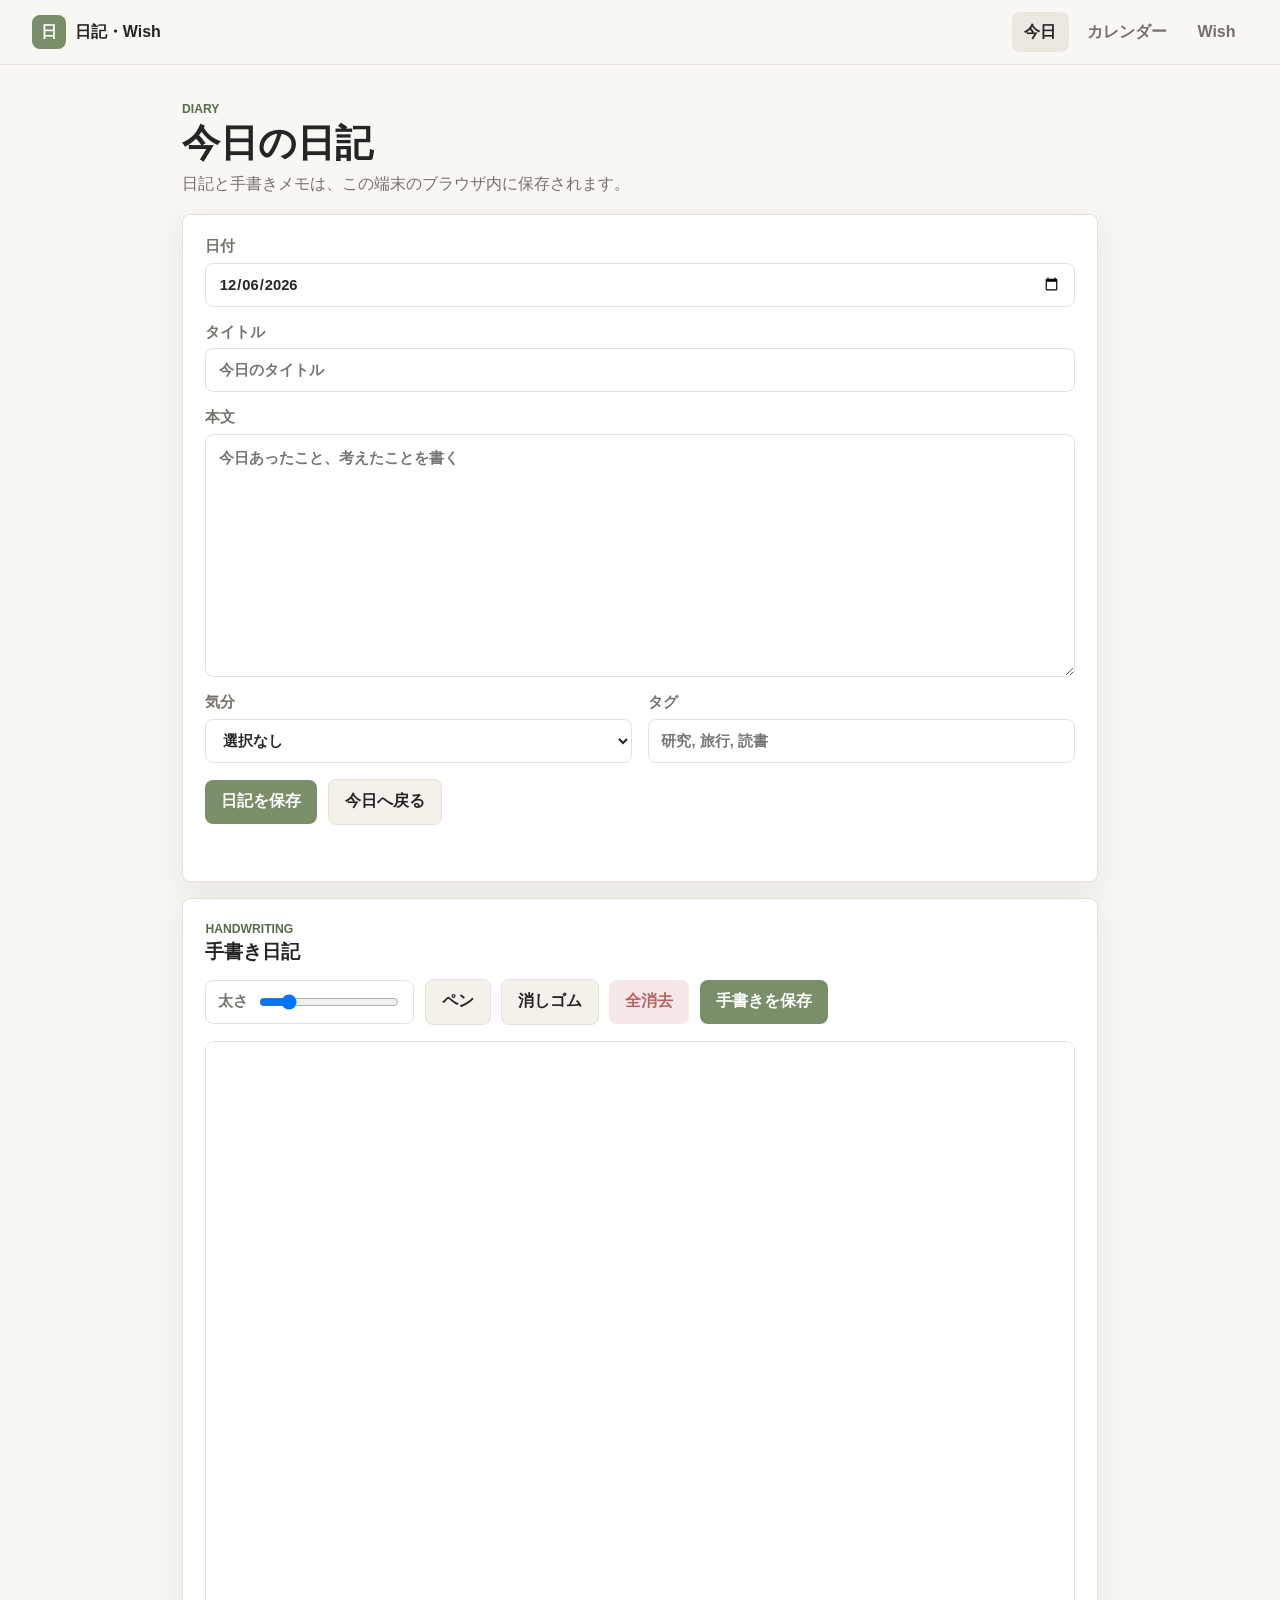
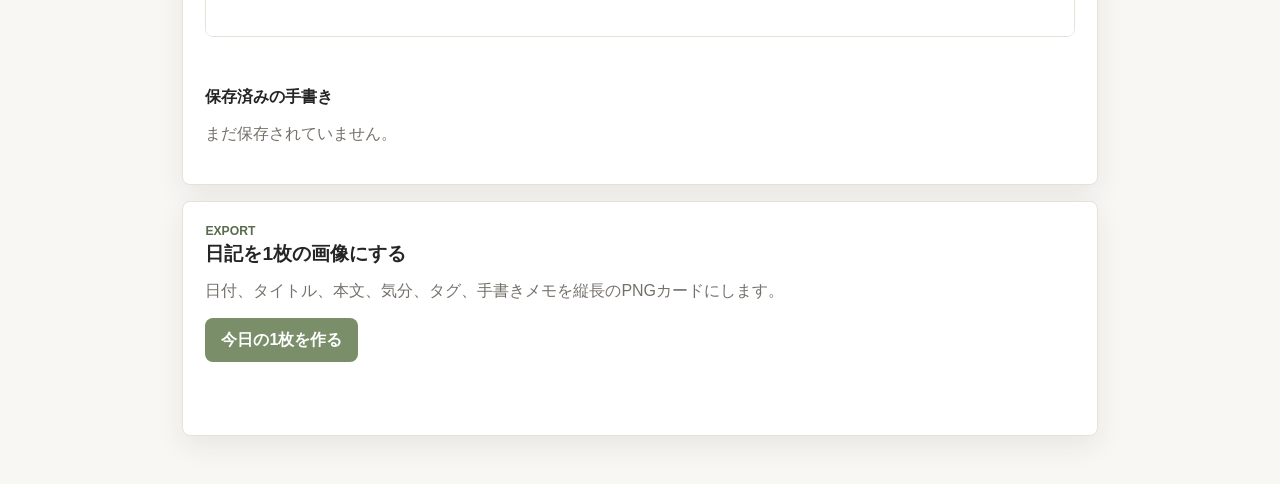
==== pwa_app/index.html @ bdff8688 "Add diary wish PWA" ====
<!doctype html>
<html lang="ja">
<head>
  <meta charset="utf-8">
  <meta name="viewport" content="width=device-width, initial-scale=1">
  <meta name="theme-color" content="#f8f7f4">
  <title>日記・Wishリストアプリ</title>
  <link rel="manifest" href="./manifest.json">
  <link rel="stylesheet" href="./css/style.css">
</head>
<body>
  <header class="app-header">
    <a class="brand" href="./index.html" aria-label="今日の日記を開く">
      <span class="brand-mark">日</span>
      <span>日記・Wish</span>
    </a>
    <nav class="tabs" aria-label="メインメニュー">
      <a class="active" href="./index.html">今日</a>
      <a href="./calendar.html">カレンダー</a>
      <a href="./wishes.html">Wish</a>
    </nav>
  </header>

  <main class="page">
    <section class="page-title">
      <p class="eyebrow">Diary</p>
      <h1 id="page-heading">今日の日記</h1>
      <p class="subtle">日記と手書きメモは、この端末のブラウザ内に保存されます。</p>
    </section>

    <section class="panel">
      <form id="diary-form" class="form">
        <label>
          日付
          <input type="date" id="diary-date" name="date" required>
        </label>

        <label>
          タイトル
          <input type="text" id="diary-title" name="title" placeholder="今日のタイトル">
        </label>

        <label>
          本文
          <textarea id="diary-body" name="body" rows="9" placeholder="今日あったこと、考えたことを書く"></textarea>
        </label>

        <div class="grid-2">
          <label>
            気分
            <select id="diary-mood" name="mood">
              <option value="">選択なし</option>
              <option value="最高">最高</option>
              <option value="よい">よい</option>
              <option value="普通">普通</option>
              <option value="疲れた">疲れた</option>
              <option value="しんどい">しんどい</option>
            </select>
          </label>

          <label>
            タグ
            <input type="text" id="diary-tags" name="tags" placeholder="研究, 旅行, 読書">
          </label>
        </div>

        <div class="action-row">
          <button class="primary-btn" type="submit">日記を保存</button>
          <button class="secondary-btn" type="button" id="load-today">今日へ戻る</button>
        </div>
      </form>
      <p id="diary-message" class="message" role="status"></p>
    </section>

    <section class="panel handwriting-panel">
      <div class="section-header">
        <div>
          <p class="eyebrow">Handwriting</p>
          <h2>手書き日記</h2>
        </div>
      </div>

      <div class="canvas-toolbar" aria-label="手書きツール">
        <label class="inline-control">
          太さ
          <input type="range" id="pen-size" min="1" max="24" value="5">
        </label>
        <button class="secondary-btn" type="button" id="pen-mode">ペン</button>
        <button class="secondary-btn" type="button" id="eraser-mode">消しゴム</button>
        <button class="danger-btn" type="button" id="clear-canvas">全消去</button>
        <button class="primary-btn" type="button" id="save-handwriting">手書きを保存</button>
      </div>

      <div class="canvas-wrap">
        <canvas id="handwriting-canvas" width="1200" height="720"></canvas>
      </div>
      <p id="handwriting-message" class="message" role="status"></p>

      <div class="saved-block">
        <h3>保存済みの手書き</h3>
        <p id="no-handwriting" class="hint">まだ保存されていません。</p>
        <img id="saved-handwriting" class="saved-handwriting hidden" alt="保存済みの手書き日記">
      </div>
    </section>

    <section class="panel">
      <div class="section-header">
        <div>
          <p class="eyebrow">Export</p>
          <h2>日記を1枚の画像にする</h2>
        </div>
      </div>
      <p class="hint">日付、タイトル、本文、気分、タグ、手書きメモを縦長のPNGカードにします。</p>
      <div class="action-row">
        <button class="primary-btn" type="button" id="create-diary-image">今日の1枚を作る</button>
        <a class="secondary-btn link-button hidden" id="download-diary-image" download="diary-card.png">PNGを保存</a>
      </div>
      <p id="diary-image-message" class="message" role="status"></p>
      <div class="preview-frame">
        <img id="diary-image-preview" class="generated-preview hidden" alt="日記カード画像プレビュー">
      </div>
    </section>
  </main>

  <script src="./js/db.js"></script>
  <script src="./js/handwriting.js"></script>
  <script src="./js/app.js"></script>
</body>
</html>
---- pwa_app/css/style.css ----
:root {
  color-scheme: light;
  --bg: #f8f7f4;
  --panel: #ffffff;
  --text: #252525;
  --muted: #75706a;
  --line: #e7e1d8;
  --accent: #7a8f69;
  --accent-dark: #586b4b;
  --danger: #b76464;
  --shadow: 0 10px 28px rgba(43, 39, 34, 0.08);
  --radius: 8px;
  font-family: -apple-system, BlinkMacSystemFont, "Segoe UI", sans-serif;
}

* {
  box-sizing: border-box;
}

html {
  background: var(--bg);
}

body {
  margin: 0;
  min-height: 100vh;
  background: var(--bg);
  color: var(--text);
}

a {
  color: inherit;
  text-decoration: none;
}

button,
input,
select,
textarea {
  font: inherit;
}

button {
  min-height: 44px;
  border: 0;
  border-radius: var(--radius);
  padding: 0.72rem 1rem;
  cursor: pointer;
  font-weight: 700;
}

.link-button {
  min-height: 44px;
  border-radius: var(--radius);
  padding: 0.72rem 1rem;
  font-weight: 700;
}

button:active {
  transform: translateY(1px);
}

.app-header {
  position: sticky;
  top: 0;
  z-index: 10;
  display: flex;
  align-items: center;
  justify-content: space-between;
  gap: 1rem;
  padding: 0.75rem clamp(1rem, 3vw, 2rem);
  border-bottom: 1px solid var(--line);
  background: rgba(248, 247, 244, 0.96);
  backdrop-filter: blur(14px);
}

.brand {
  display: inline-flex;
  align-items: center;
  gap: 0.55rem;
  min-width: 0;
  font-weight: 800;
  white-space: nowrap;
}

.brand-mark {
  display: inline-grid;
  width: 34px;
  height: 34px;
  place-items: center;
  border-radius: var(--radius);
  background: var(--accent);
  color: #fff;
}

.tabs {
  display: flex;
  align-items: center;
  gap: 0.35rem;
  overflow-x: auto;
  -webkit-overflow-scrolling: touch;
}

.tabs a {
  min-height: 40px;
  display: inline-flex;
  align-items: center;
  border-radius: var(--radius);
  padding: 0.56rem 0.78rem;
  color: var(--muted);
  font-weight: 700;
  white-space: nowrap;
}

.tabs a.active,
.tabs a:focus-visible {
  background: #ece8df;
  color: var(--text);
  outline: none;
}

.page {
  width: min(100%, 980px);
  margin: 0 auto;
  padding: clamp(1rem, 3vw, 2rem);
}

.page-title {
  margin: 0.3rem 0 1.2rem;
}

.page-title h1,
.section-header h2 {
  margin: 0;
  line-height: 1.2;
  letter-spacing: 0;
}

.page-title h1 {
  font-size: clamp(1.7rem, 3vw, 2.4rem);
}

.section-header {
  display: flex;
  align-items: center;
  justify-content: space-between;
  gap: 1rem;
  margin-bottom: 1rem;
}

.section-header h2 {
  font-size: 1.2rem;
}

.eyebrow {
  margin: 0 0 0.25rem;
  color: var(--accent-dark);
  font-size: 0.76rem;
  font-weight: 800;
  letter-spacing: 0;
  text-transform: uppercase;
}

.subtle,
.hint,
.message {
  color: var(--muted);
}

.subtle {
  margin: 0.5rem 0 0;
}

.panel {
  margin: 1rem 0;
  border: 1px solid var(--line);
  border-radius: var(--radius);
  background: var(--panel);
  box-shadow: var(--shadow);
  padding: clamp(1rem, 3vw, 1.4rem);
}

.form {
  display: grid;
  gap: 1rem;
}

.compact-form {
  grid-template-columns: 1fr auto;
  align-items: end;
}

label {
  display: grid;
  gap: 0.4rem;
  color: var(--muted);
  font-size: 0.92rem;
  font-weight: 700;
}

input,
select,
textarea {
  width: 100%;
  min-height: 44px;
  border: 1px solid var(--line);
  border-radius: var(--radius);
  background: #fff;
  color: var(--text);
  padding: 0.72rem 0.78rem;
  outline: none;
}

textarea {
  min-height: 150px;
  resize: vertical;
  line-height: 1.65;
}

input:focus,
select:focus,
textarea:focus {
  border-color: var(--accent);
  box-shadow: 0 0 0 3px rgba(122, 143, 105, 0.18);
}

.grid-2 {
  display: grid;
  grid-template-columns: repeat(2, minmax(0, 1fr));
  gap: 1rem;
}

.action-row,
.canvas-toolbar {
  display: flex;
  flex-wrap: wrap;
  gap: 0.65rem;
  align-items: center;
}

.primary-btn {
  background: var(--accent);
  color: #fff;
}

.primary-btn:focus-visible {
  outline: 3px solid rgba(122, 143, 105, 0.35);
}

.secondary-btn {
  border: 1px solid var(--line);
  background: #f4f1eb;
  color: var(--text);
}

.danger-btn {
  background: #f6e8e8;
  color: var(--danger);
}

.message {
  min-height: 1.4em;
  margin: 0.75rem 0 0;
  font-weight: 700;
}

.preview-frame {
  margin-top: 1rem;
}

.generated-preview {
  display: block;
  width: 100%;
  max-height: 680px;
  object-fit: contain;
  border: 1px solid var(--line);
  border-radius: var(--radius);
  background: #fff;
}

.completion-fields {
  display: grid;
  gap: 1rem;
  border: 1px solid var(--line);
  border-radius: var(--radius);
  background: #fbfaf7;
  padding: 1rem;
}

.completion-fields.hidden {
  display: none;
}

.completion-photo-preview,
.completion-photo {
  display: block;
  width: 100%;
  max-height: 420px;
  object-fit: cover;
  border: 1px solid var(--line);
  border-radius: var(--radius);
  background: #fff;
}

.completion-photo {
  aspect-ratio: 4 / 3;
}

.handwriting-panel {
  overflow: hidden;
}

.inline-control {
  display: inline-flex;
  align-items: center;
  gap: 0.55rem;
  min-height: 44px;
  border: 1px solid var(--line);
  border-radius: var(--radius);
  padding: 0.45rem 0.75rem;
  background: #fff;
}

.inline-control input {
  min-height: 0;
  width: 140px;
  padding: 0;
}

.canvas-wrap {
  width: 100%;
  margin-top: 1rem;
  border: 1px solid var(--line);
  border-radius: var(--radius);
  background: #fff;
  overflow: hidden;
}

#handwriting-canvas {
  display: block;
  width: 100%;
  min-height: min(66vh, 620px);
  height: clamp(360px, 58vh, 680px);
  touch-action: none;
  background: #fff;
}

.saved-block {
  margin-top: 1rem;
}

.saved-block h3 {
  margin: 0 0 0.5rem;
  font-size: 1rem;
}

.saved-handwriting {
  display: block;
  width: 100%;
  max-height: 520px;
  object-fit: contain;
  border: 1px solid var(--line);
  border-radius: var(--radius);
  background: #fff;
}

.hidden {
  display: none;
}

.list {
  display: grid;
  gap: 0.75rem;
}

.list-item {
  display: grid;
  gap: 0.5rem;
  border: 1px solid var(--line);
  border-radius: var(--radius);
  background: #fff;
  padding: 0.9rem;
}

.list-group-title {
  margin: 0.7rem 0 0.1rem;
  color: var(--accent-dark);
  font-size: 1rem;
}

.status-section-title {
  margin: 1rem 0 0.2rem;
  padding-top: 0.4rem;
  border-top: 1px solid var(--line);
  color: var(--text);
  font-size: 1.15rem;
}

.status-section-title:first-child {
  border-top: 0;
}

.list-item:hover,
.list-item:focus-visible {
  border-color: var(--accent);
  outline: none;
}

.list-title {
  color: var(--text);
  font-weight: 800;
}

.list-meta {
  display: flex;
  flex-wrap: wrap;
  gap: 0.4rem;
  color: var(--muted);
  font-size: 0.88rem;
}

.pill {
  display: inline-flex;
  align-items: center;
  min-height: 28px;
  border-radius: 999px;
  background: #f1eee7;
  padding: 0.28rem 0.65rem;
  font-size: 0.82rem;
  font-weight: 800;
}

.item-actions {
  display: flex;
  flex-wrap: wrap;
  gap: 0.5rem;
}

.item-actions button {
  min-height: 38px;
  padding: 0.48rem 0.7rem;
}

.filter {
  min-width: 150px;
}

@media (max-width: 720px) {
  .app-header {
    align-items: stretch;
    flex-direction: column;
    gap: 0.7rem;
  }

  .tabs {
    width: 100%;
  }

  .tabs a {
    flex: 1;
    justify-content: center;
  }

  .grid-2,
  .compact-form {
    grid-template-columns: 1fr;
  }

  .action-row button,
  .canvas-toolbar button {
    flex: 1 1 130px;
  }

  .section-header {
    align-items: stretch;
    flex-direction: column;
  }

  .filter {
    width: 100%;
  }

  #handwriting-canvas {
    height: 460px;
  }
}

@media (display-mode: standalone) {
  .app-header {
    padding-top: max(0.75rem, env(safe-area-inset-top));
  }
}
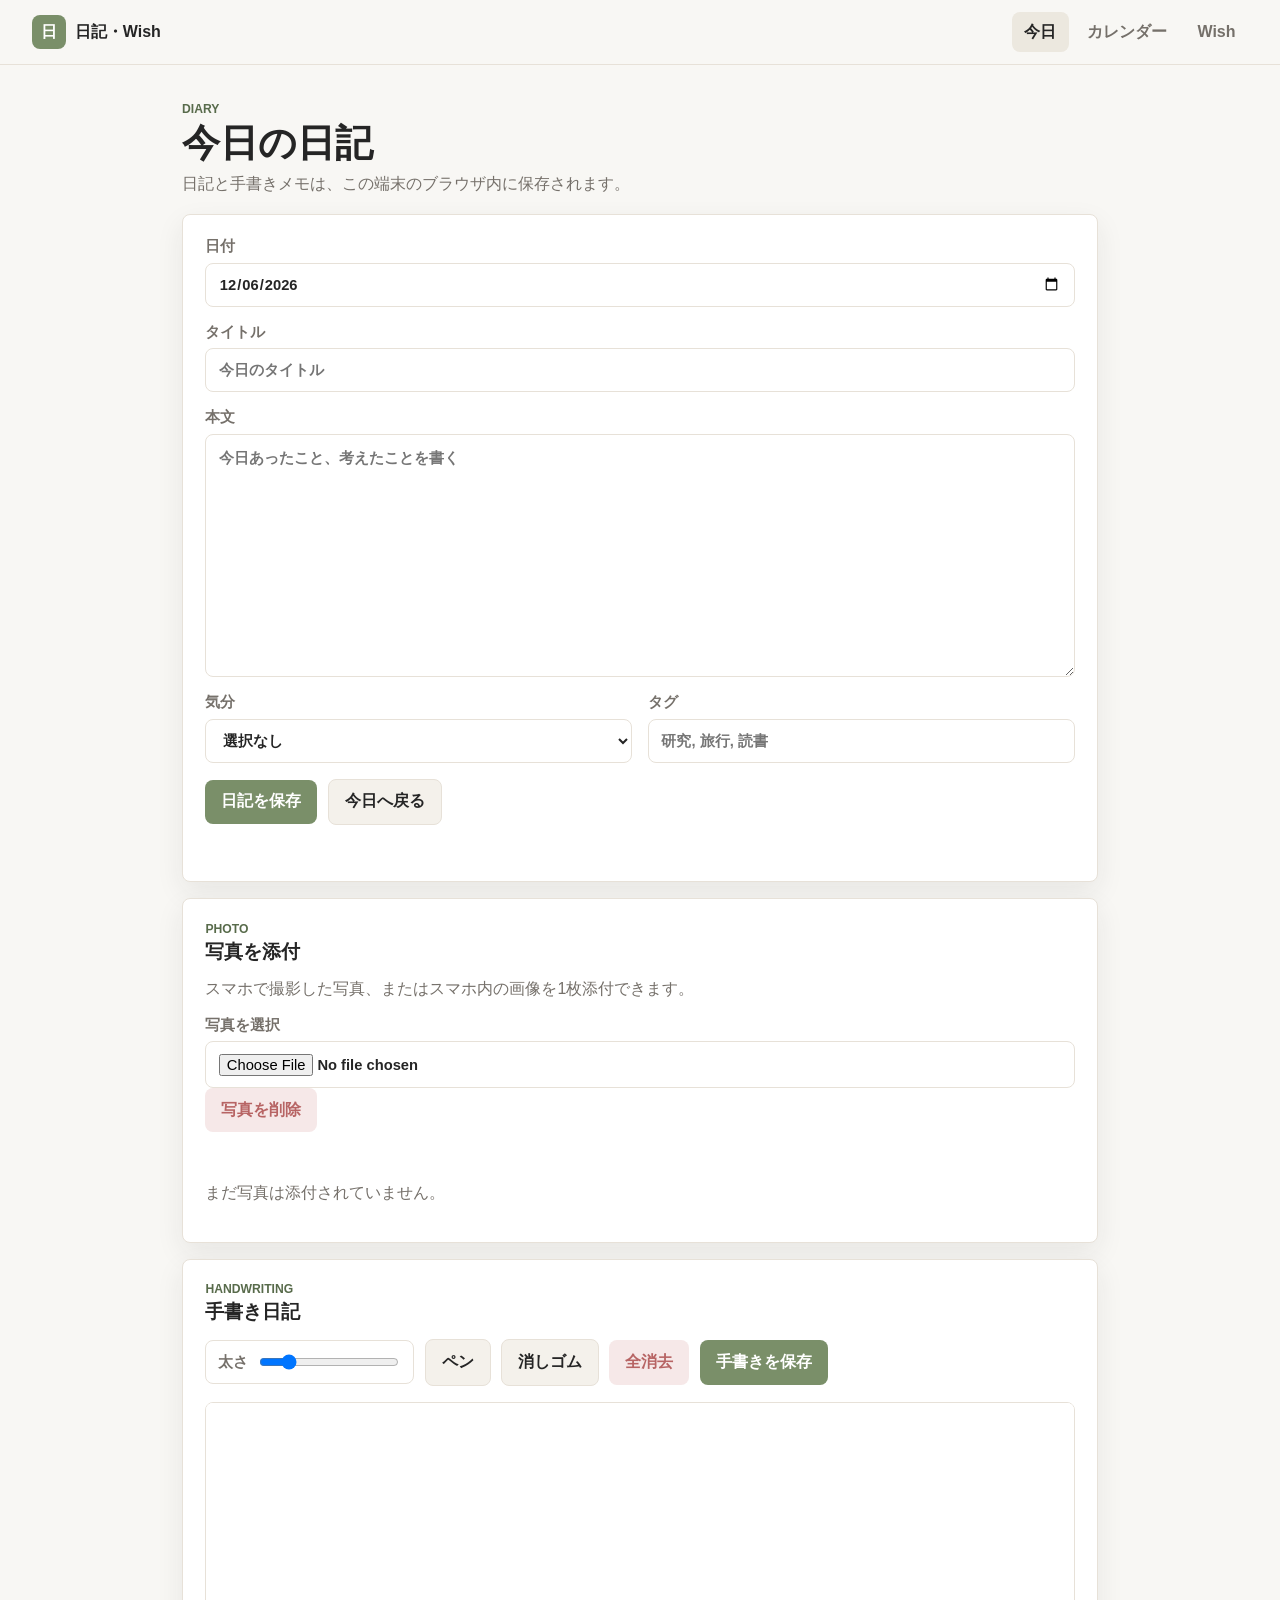
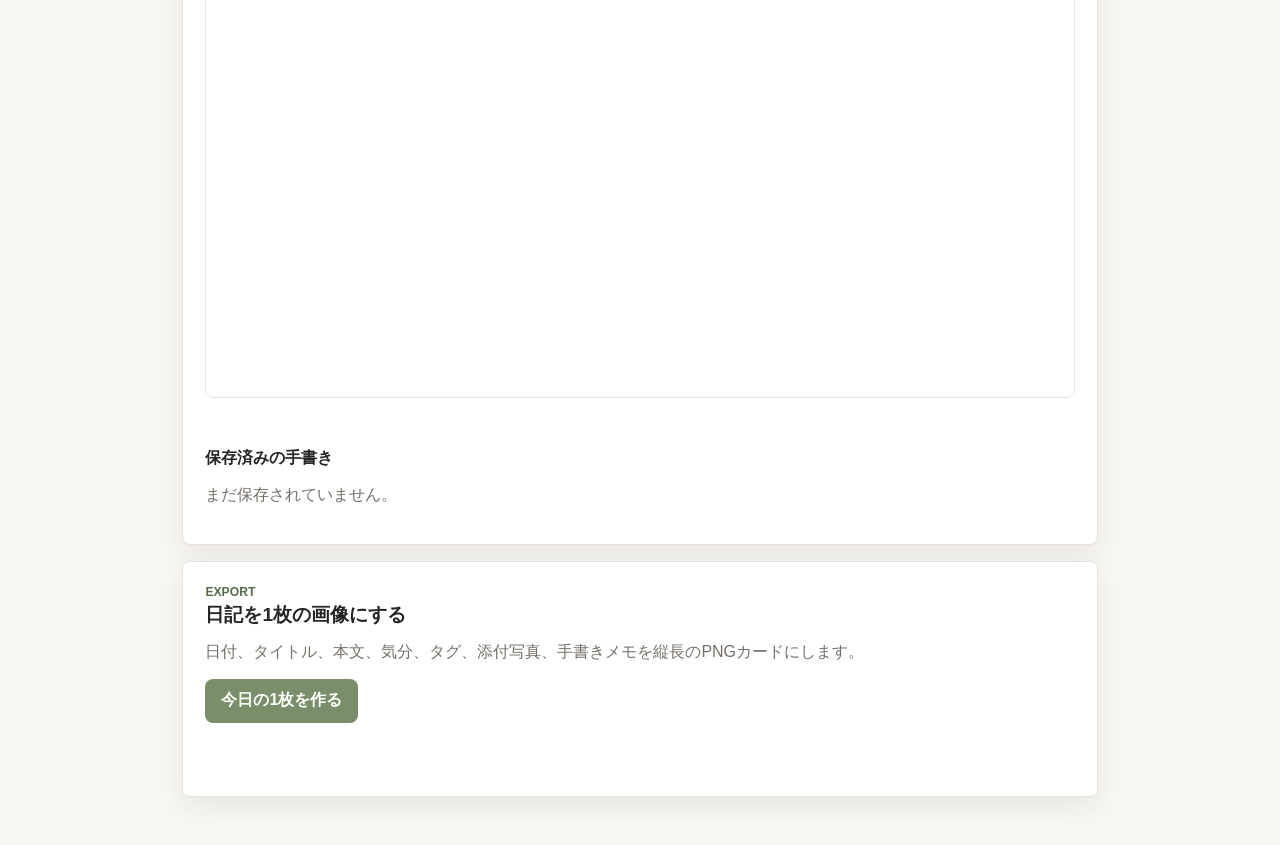
==== commit 75daf936: "Add photo attachments" ====
--- a/pwa_app/index.html
+++ b/pwa_app/index.html
@@ -72,6 +72,28 @@
       <p id="diary-message" class="message" role="status"></p>
     </section>
 
+    <section class="panel">
+      <div class="section-header">
+        <div>
+          <p class="eyebrow">Photo</p>
+          <h2>写真を添付</h2>
+        </div>
+      </div>
+      <p class="hint">スマホで撮影した写真、またはスマホ内の画像を1枚添付できます。</p>
+      <label>
+        写真を選択
+        <input type="file" id="diary-photo" accept="image/*" capture="environment">
+      </label>
+      <div class="action-row">
+        <button class="danger-btn" type="button" id="remove-diary-photo">写真を削除</button>
+      </div>
+      <p id="diary-photo-message" class="message" role="status"></p>
+      <div class="preview-frame">
+        <p id="no-diary-photo" class="hint">まだ写真は添付されていません。</p>
+        <img id="diary-photo-preview" class="attached-photo-preview hidden" alt="添付写真プレビュー">
+      </div>
+    </section>
+
     <section class="panel handwriting-panel">
       <div class="section-header">
         <div>
@@ -110,7 +132,7 @@
           <h2>日記を1枚の画像にする</h2>
         </div>
       </div>
-      <p class="hint">日付、タイトル、本文、気分、タグ、手書きメモを縦長のPNGカードにします。</p>
+      <p class="hint">日付、タイトル、本文、気分、タグ、添付写真、手書きメモを縦長のPNGカードにします。</p>
       <div class="action-row">
         <button class="primary-btn" type="button" id="create-diary-image">今日の1枚を作る</button>
         <a class="secondary-btn link-button hidden" id="download-diary-image" download="diary-card.png">PNGを保存</a>
--- a/pwa_app/css/style.css
+++ b/pwa_app/css/style.css
@@ -278,6 +278,16 @@
   background: #fff;
 }
 
+.attached-photo-preview {
+  display: block;
+  width: 100%;
+  max-height: 460px;
+  object-fit: cover;
+  border: 1px solid var(--line);
+  border-radius: var(--radius);
+  background: #fff;
+}
+
 .completion-fields {
   display: grid;
   gap: 1rem;
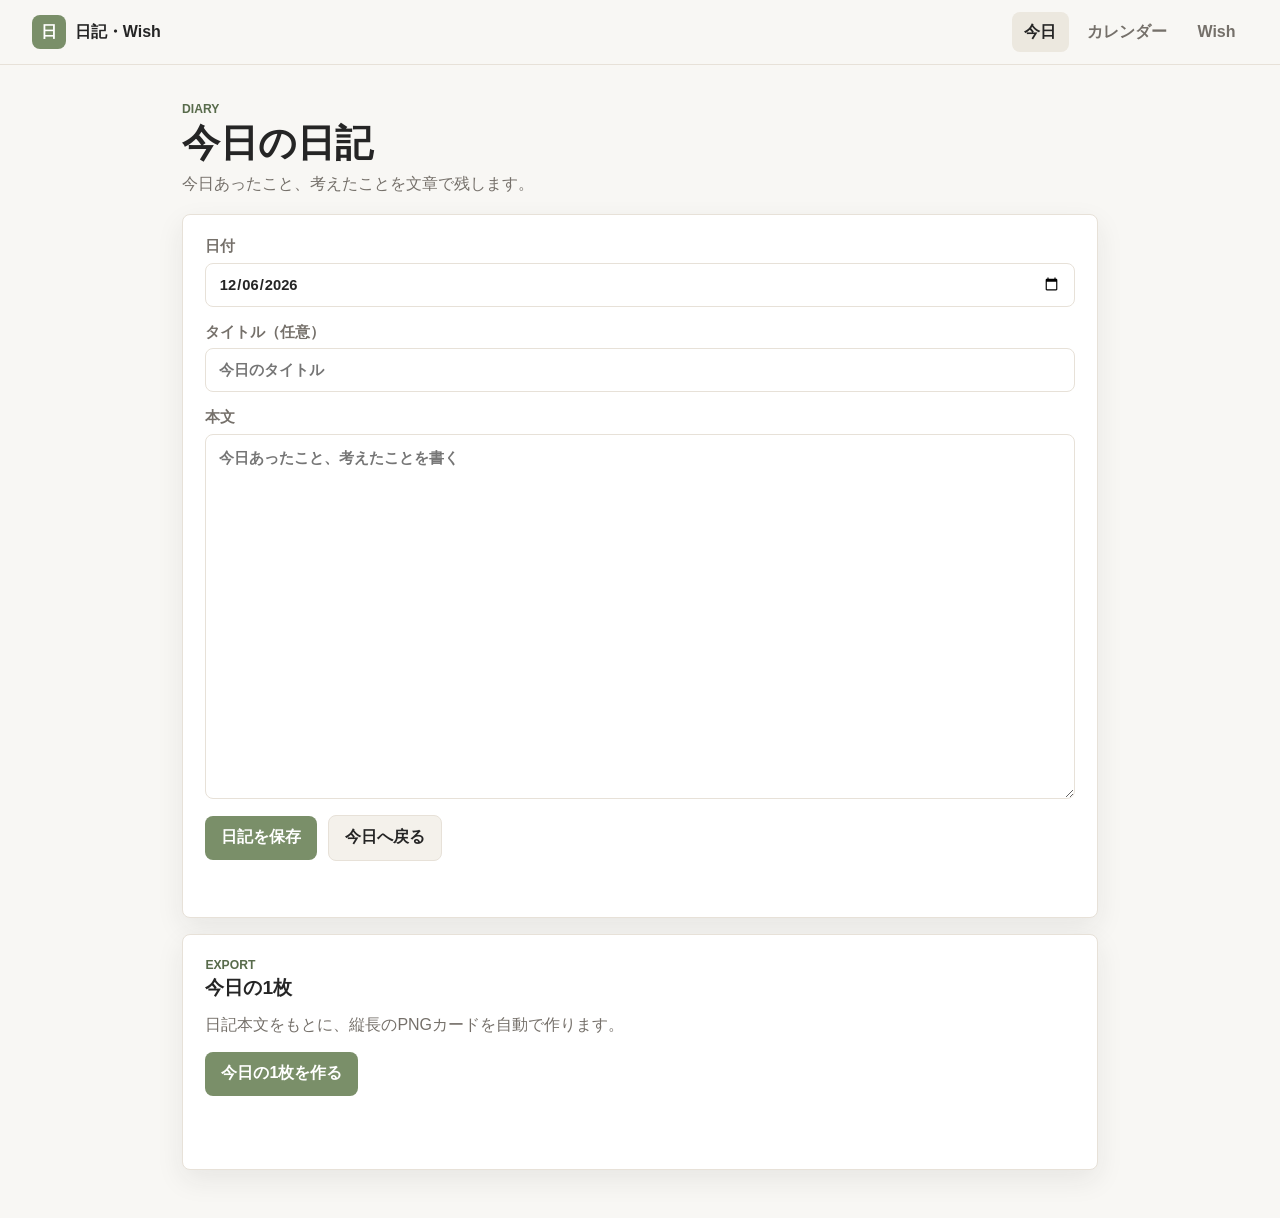
==== commit 1f6d2e3e: "Simplify diary and add wish photos" ====
--- a/pwa_app/index.html
+++ b/pwa_app/index.html
@@ -25,7 +25,7 @@
     <section class="page-title">
       <p class="eyebrow">Diary</p>
       <h1 id="page-heading">今日の日記</h1>
-      <p class="subtle">日記と手書きメモは、この端末のブラウザ内に保存されます。</p>
+      <p class="subtle">今日あったこと、考えたことを文章で残します。</p>
     </section>
 
     <section class="panel">
@@ -36,33 +36,14 @@
         </label>
 
         <label>
-          タイトル
+          タイトル（任意）
           <input type="text" id="diary-title" name="title" placeholder="今日のタイトル">
         </label>
 
         <label>
           本文
-          <textarea id="diary-body" name="body" rows="9" placeholder="今日あったこと、考えたことを書く"></textarea>
+          <textarea id="diary-body" name="body" rows="14" placeholder="今日あったこと、考えたことを書く"></textarea>
         </label>
-
-        <div class="grid-2">
-          <label>
-            気分
-            <select id="diary-mood" name="mood">
-              <option value="">選択なし</option>
-              <option value="最高">最高</option>
-              <option value="よい">よい</option>
-              <option value="普通">普通</option>
-              <option value="疲れた">疲れた</option>
-              <option value="しんどい">しんどい</option>
-            </select>
-          </label>
-
-          <label>
-            タグ
-            <input type="text" id="diary-tags" name="tags" placeholder="研究, 旅行, 読書">
-          </label>
-        </div>
 
         <div class="action-row">
           <button class="primary-btn" type="submit">日記を保存</button>
@@ -75,64 +56,11 @@
     <section class="panel">
       <div class="section-header">
         <div>
-          <p class="eyebrow">Photo</p>
-          <h2>写真を添付</h2>
+          <p class="eyebrow">Export</p>
+          <h2>今日の1枚</h2>
         </div>
       </div>
-      <p class="hint">スマホで撮影した写真、またはスマホ内の画像を1枚添付できます。</p>
-      <label>
-        写真を選択
-        <input type="file" id="diary-photo" accept="image/*" capture="environment">
-      </label>
-      <div class="action-row">
-        <button class="danger-btn" type="button" id="remove-diary-photo">写真を削除</button>
-      </div>
-      <p id="diary-photo-message" class="message" role="status"></p>
-      <div class="preview-frame">
-        <p id="no-diary-photo" class="hint">まだ写真は添付されていません。</p>
-        <img id="diary-photo-preview" class="attached-photo-preview hidden" alt="添付写真プレビュー">
-      </div>
-    </section>
-
-    <section class="panel handwriting-panel">
-      <div class="section-header">
-        <div>
-          <p class="eyebrow">Handwriting</p>
-          <h2>手書き日記</h2>
-        </div>
-      </div>
-
-      <div class="canvas-toolbar" aria-label="手書きツール">
-        <label class="inline-control">
-          太さ
-          <input type="range" id="pen-size" min="1" max="24" value="5">
-        </label>
-        <button class="secondary-btn" type="button" id="pen-mode">ペン</button>
-        <button class="secondary-btn" type="button" id="eraser-mode">消しゴム</button>
-        <button class="danger-btn" type="button" id="clear-canvas">全消去</button>
-        <button class="primary-btn" type="button" id="save-handwriting">手書きを保存</button>
-      </div>
-
-      <div class="canvas-wrap">
-        <canvas id="handwriting-canvas" width="1200" height="720"></canvas>
-      </div>
-      <p id="handwriting-message" class="message" role="status"></p>
-
-      <div class="saved-block">
-        <h3>保存済みの手書き</h3>
-        <p id="no-handwriting" class="hint">まだ保存されていません。</p>
-        <img id="saved-handwriting" class="saved-handwriting hidden" alt="保存済みの手書き日記">
-      </div>
-    </section>
-
-    <section class="panel">
-      <div class="section-header">
-        <div>
-          <p class="eyebrow">Export</p>
-          <h2>日記を1枚の画像にする</h2>
-        </div>
-      </div>
-      <p class="hint">日付、タイトル、本文、気分、タグ、添付写真、手書きメモを縦長のPNGカードにします。</p>
+      <p class="hint">日記本文をもとに、縦長のPNGカードを自動で作ります。</p>
       <div class="action-row">
         <button class="primary-btn" type="button" id="create-diary-image">今日の1枚を作る</button>
         <a class="secondary-btn link-button hidden" id="download-diary-image" download="diary-card.png">PNGを保存</a>
@@ -145,7 +73,6 @@
   </main>
 
   <script src="./js/db.js"></script>
-  <script src="./js/handwriting.js"></script>
   <script src="./js/app.js"></script>
 </body>
 </html>
